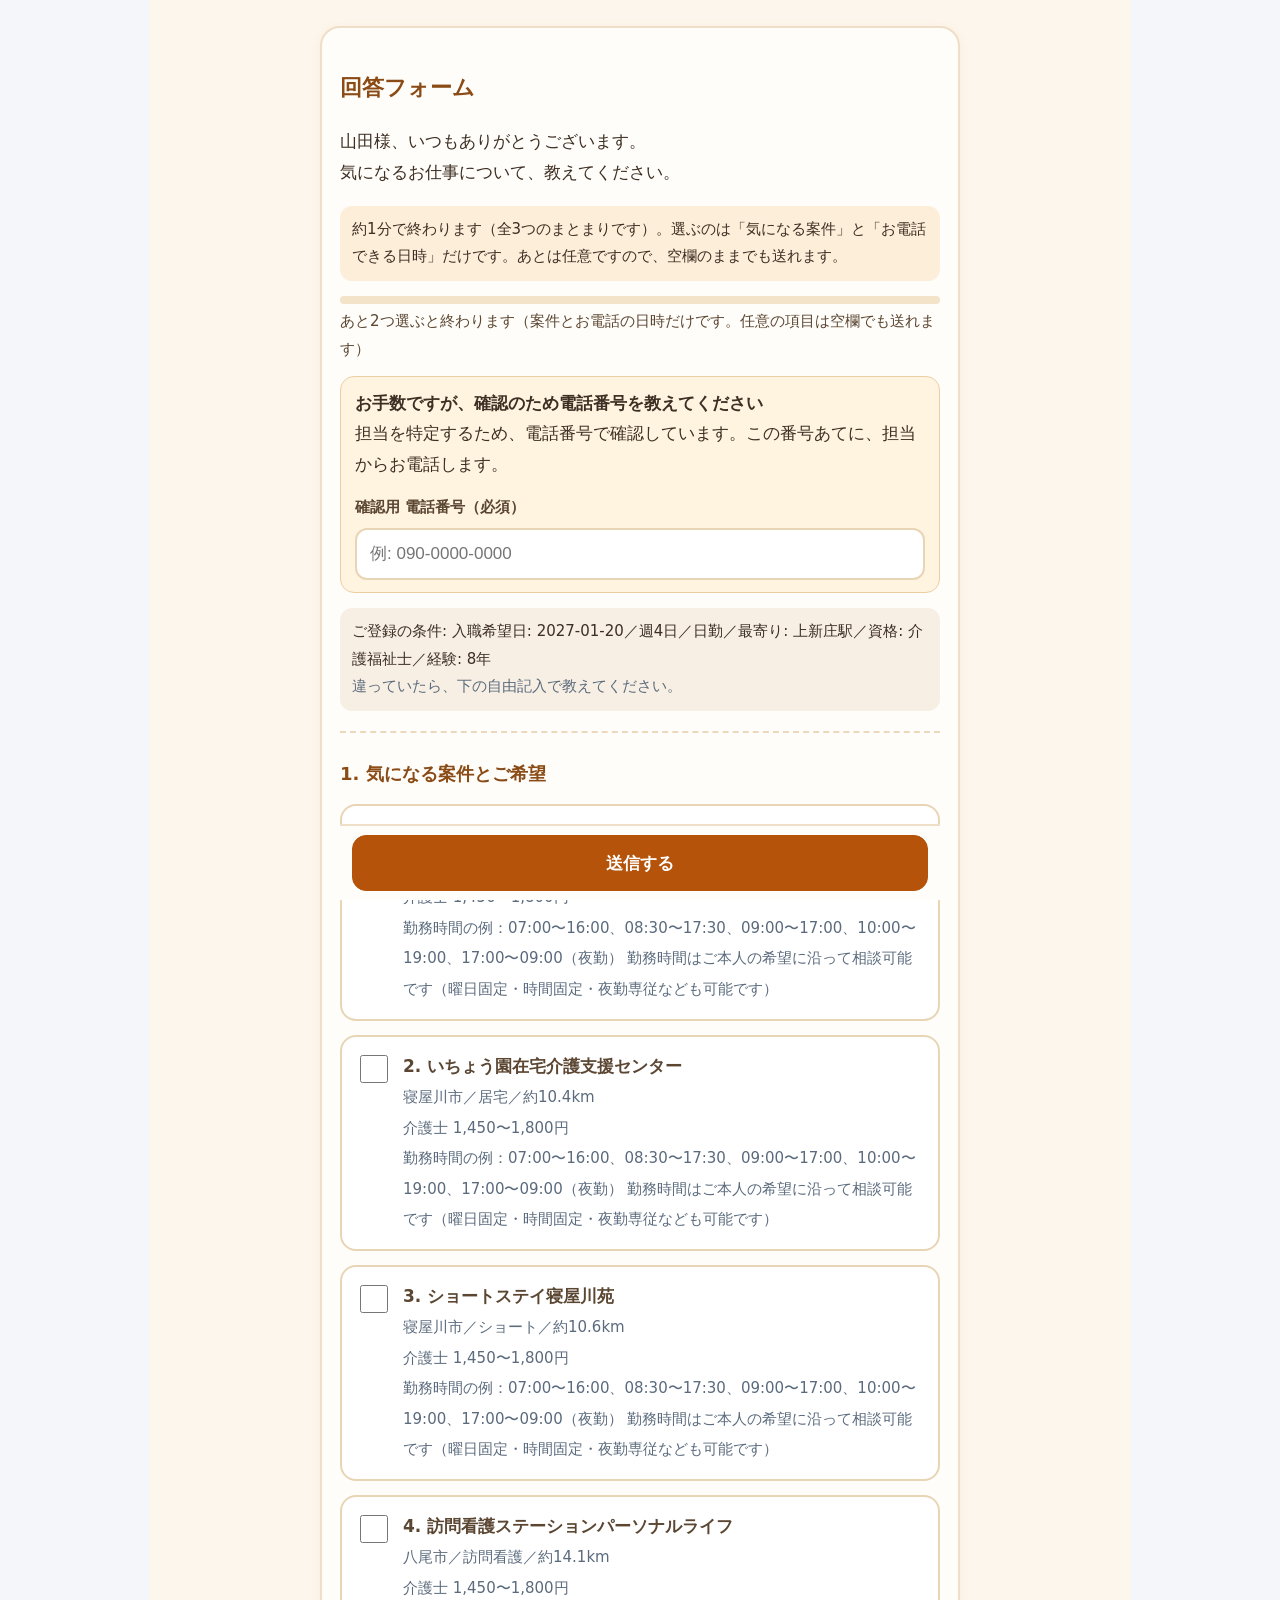
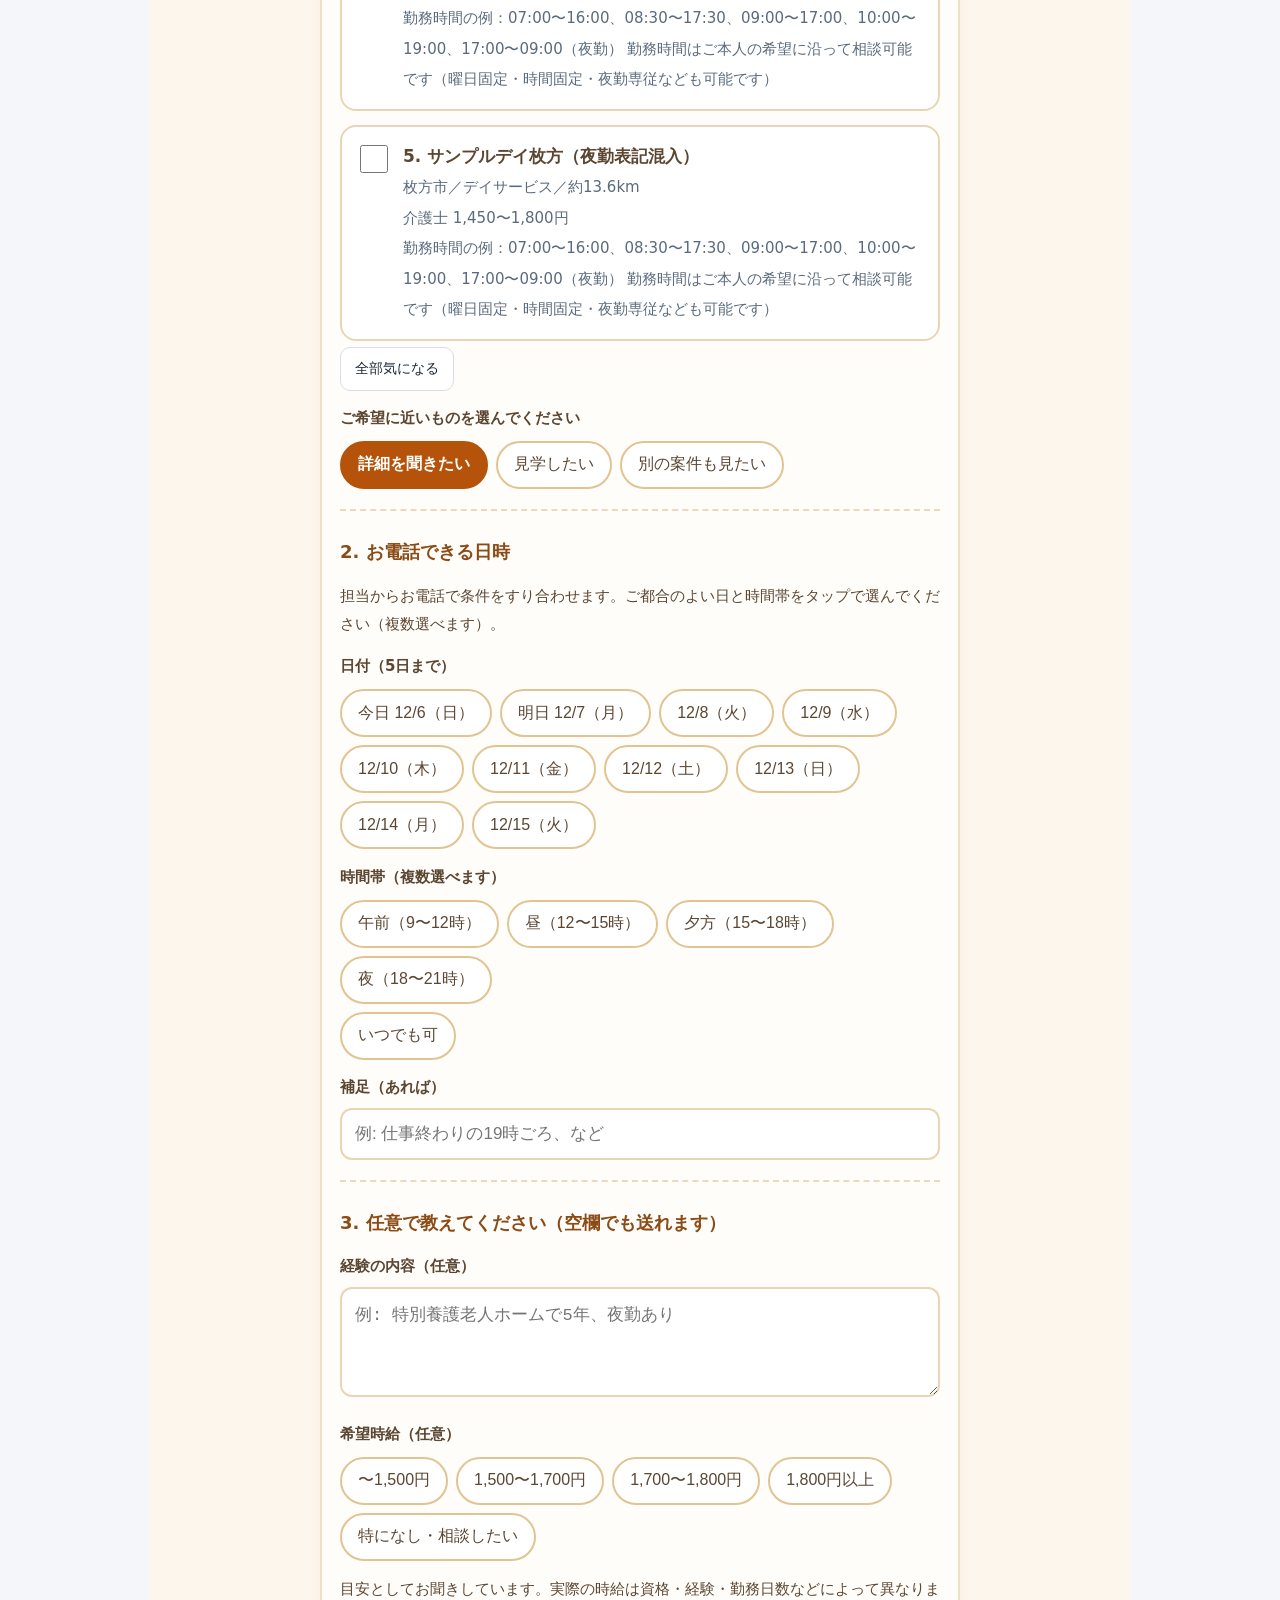
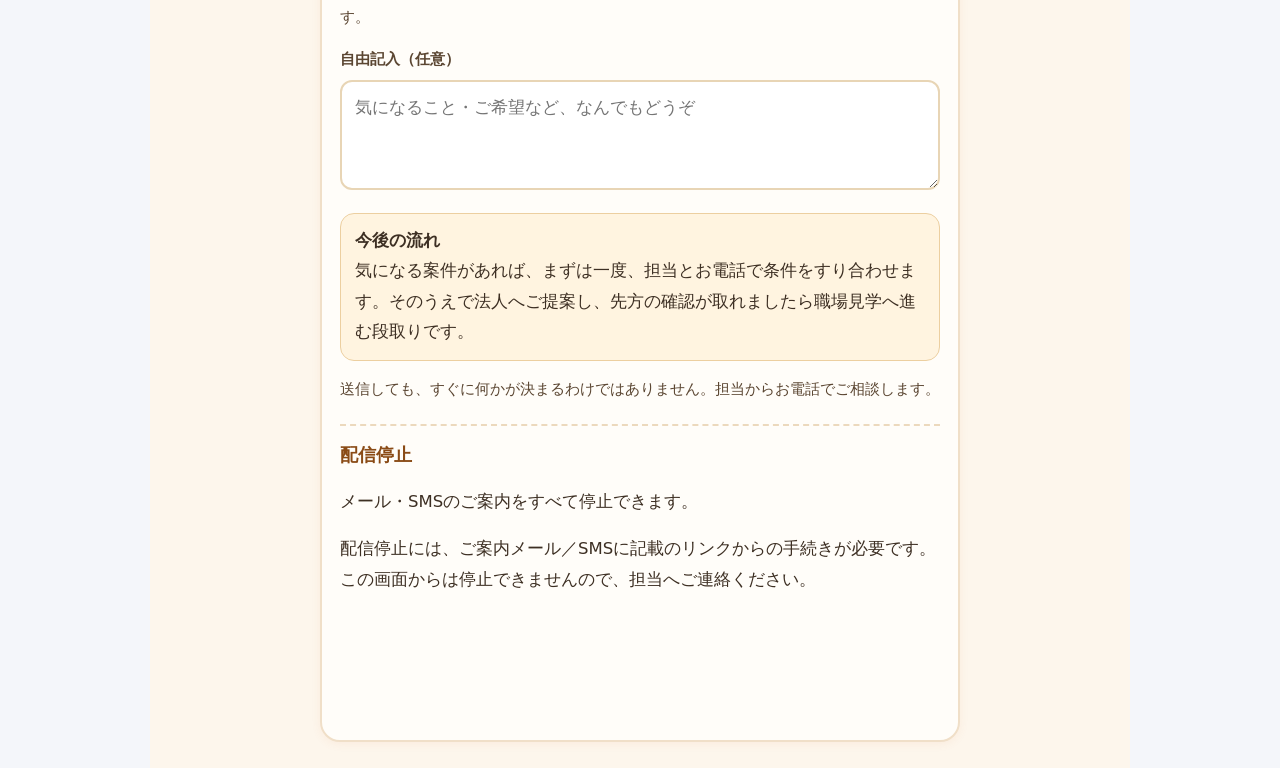
==== f.html @ 1de59784 "9.3.30: フォームと画面の体感を上げる（中継への接続を先に温める・長い一覧の描画を軽く・タップの反応遅延をなくす・フォームの取り直しを最初は2.5秒間隔に） Co-Authored-By: Cl" ====
<!DOCTYPE html>
<html lang="ja">
<head>
<meta charset="utf-8">
<meta name="viewport" content="width=device-width, initial-scale=1">
<meta name="robots" content="noindex, nofollow">
<link rel="preconnect" href="https://kansai-form-relay.career-line-bot.workers.dev" crossorigin>
<link rel="preconnect" href="https://kansai-form-relay.career-line-bot.workers.dev">
<title>回答フォーム</title>
<!--
  回答フォームの短い入口 (SMS 本文を短くするため)。
  …/kansai-sms-app/f?t=<トークン> を、従来のフォーム …/kansai-sms-app/#/form?token=<トークン> へ転送する。
  トークンはそのまま渡すだけで、このページでは保存も送信もしない。
-->
<script>
(function(){
  var t = "";
  try { t = new URLSearchParams(location.search).get("t") || ""; } catch (e) {}
  var dest = "./#/form" + (t ? "?token=" + encodeURIComponent(t) : "");
  location.replace(dest);
  document.addEventListener("DOMContentLoaded", function(){
    var a = document.getElementById("go");
    if (a) a.setAttribute("href", dest);
  });
})();
</script>
<style>body{font-family:-apple-system,"Hiragino Sans",sans-serif;margin:0;padding:32px 20px;color:#1c2733;text-align:center}a{color:#0b66c3}</style>
</head>
<body>
<p>回答フォームを開いています…</p>
<p><a id="go" href="./#/form">開かない場合はこちら</a></p>
</body>
</html>
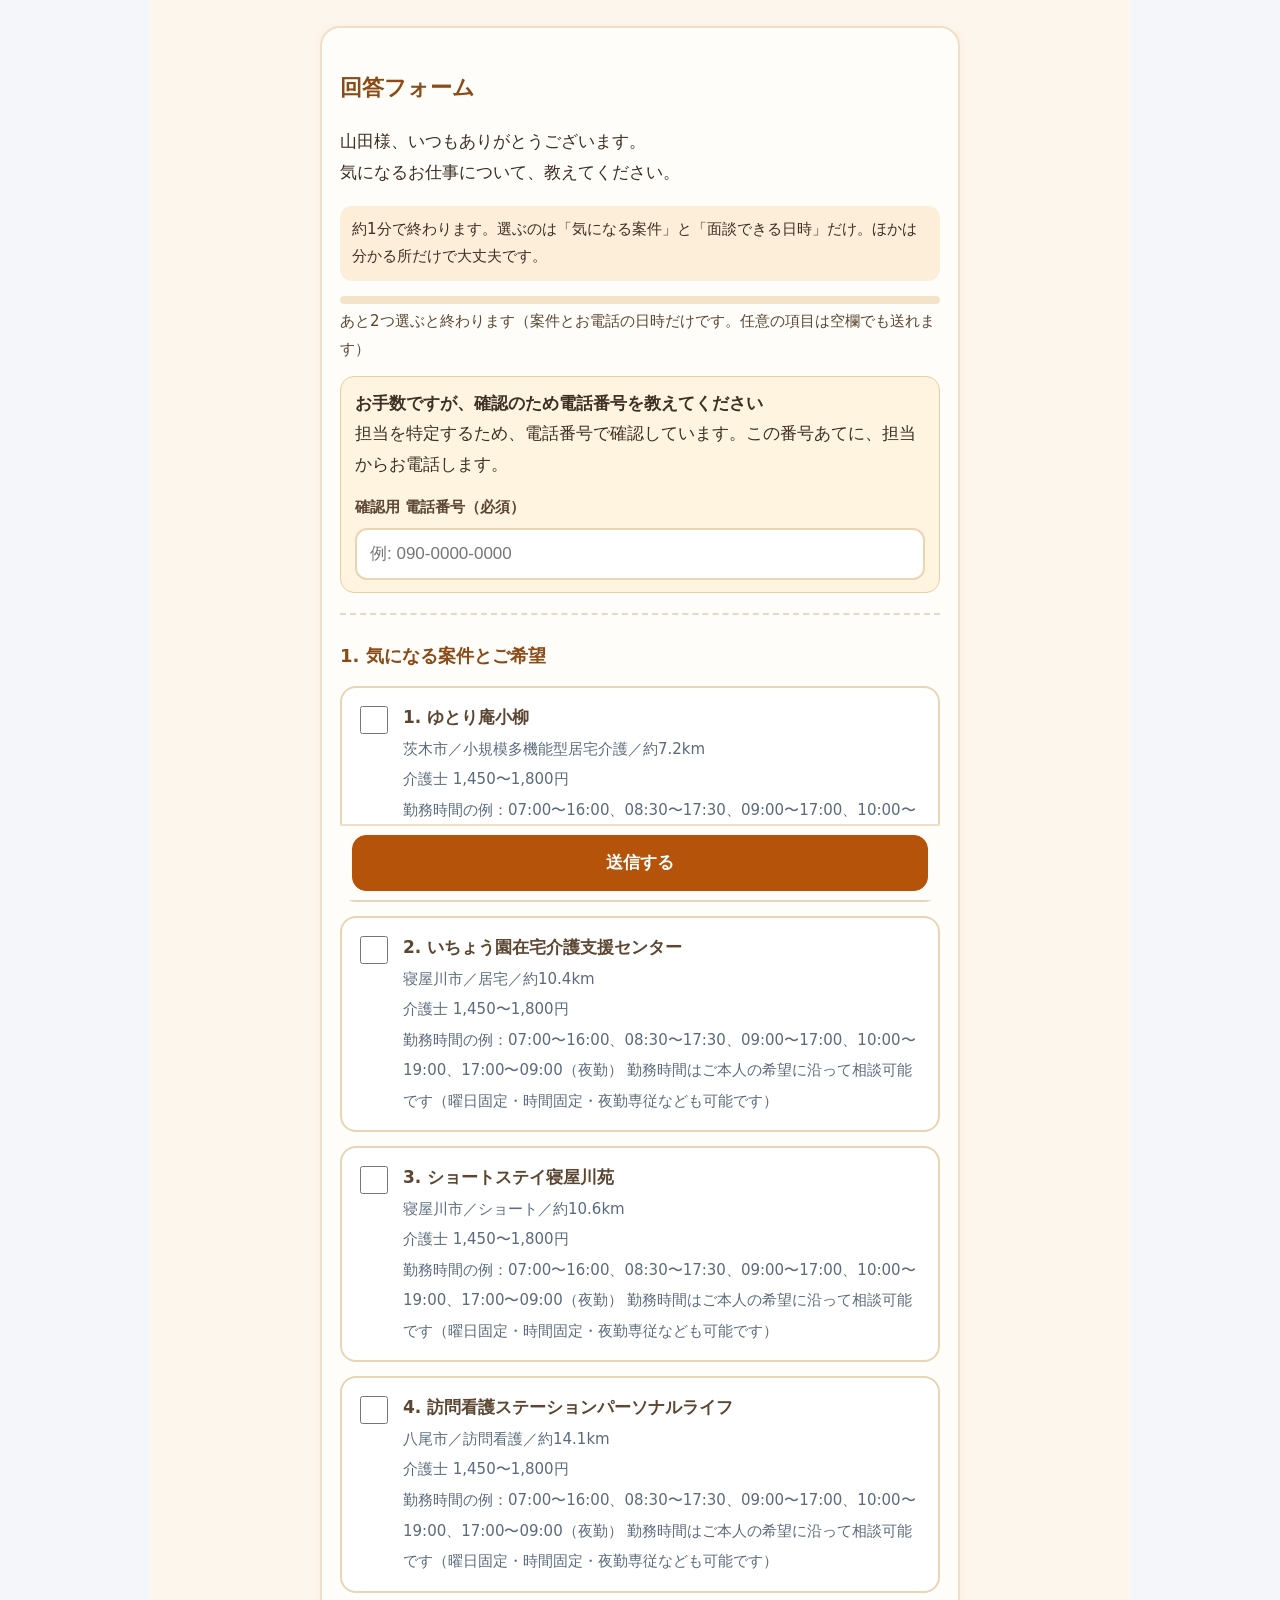
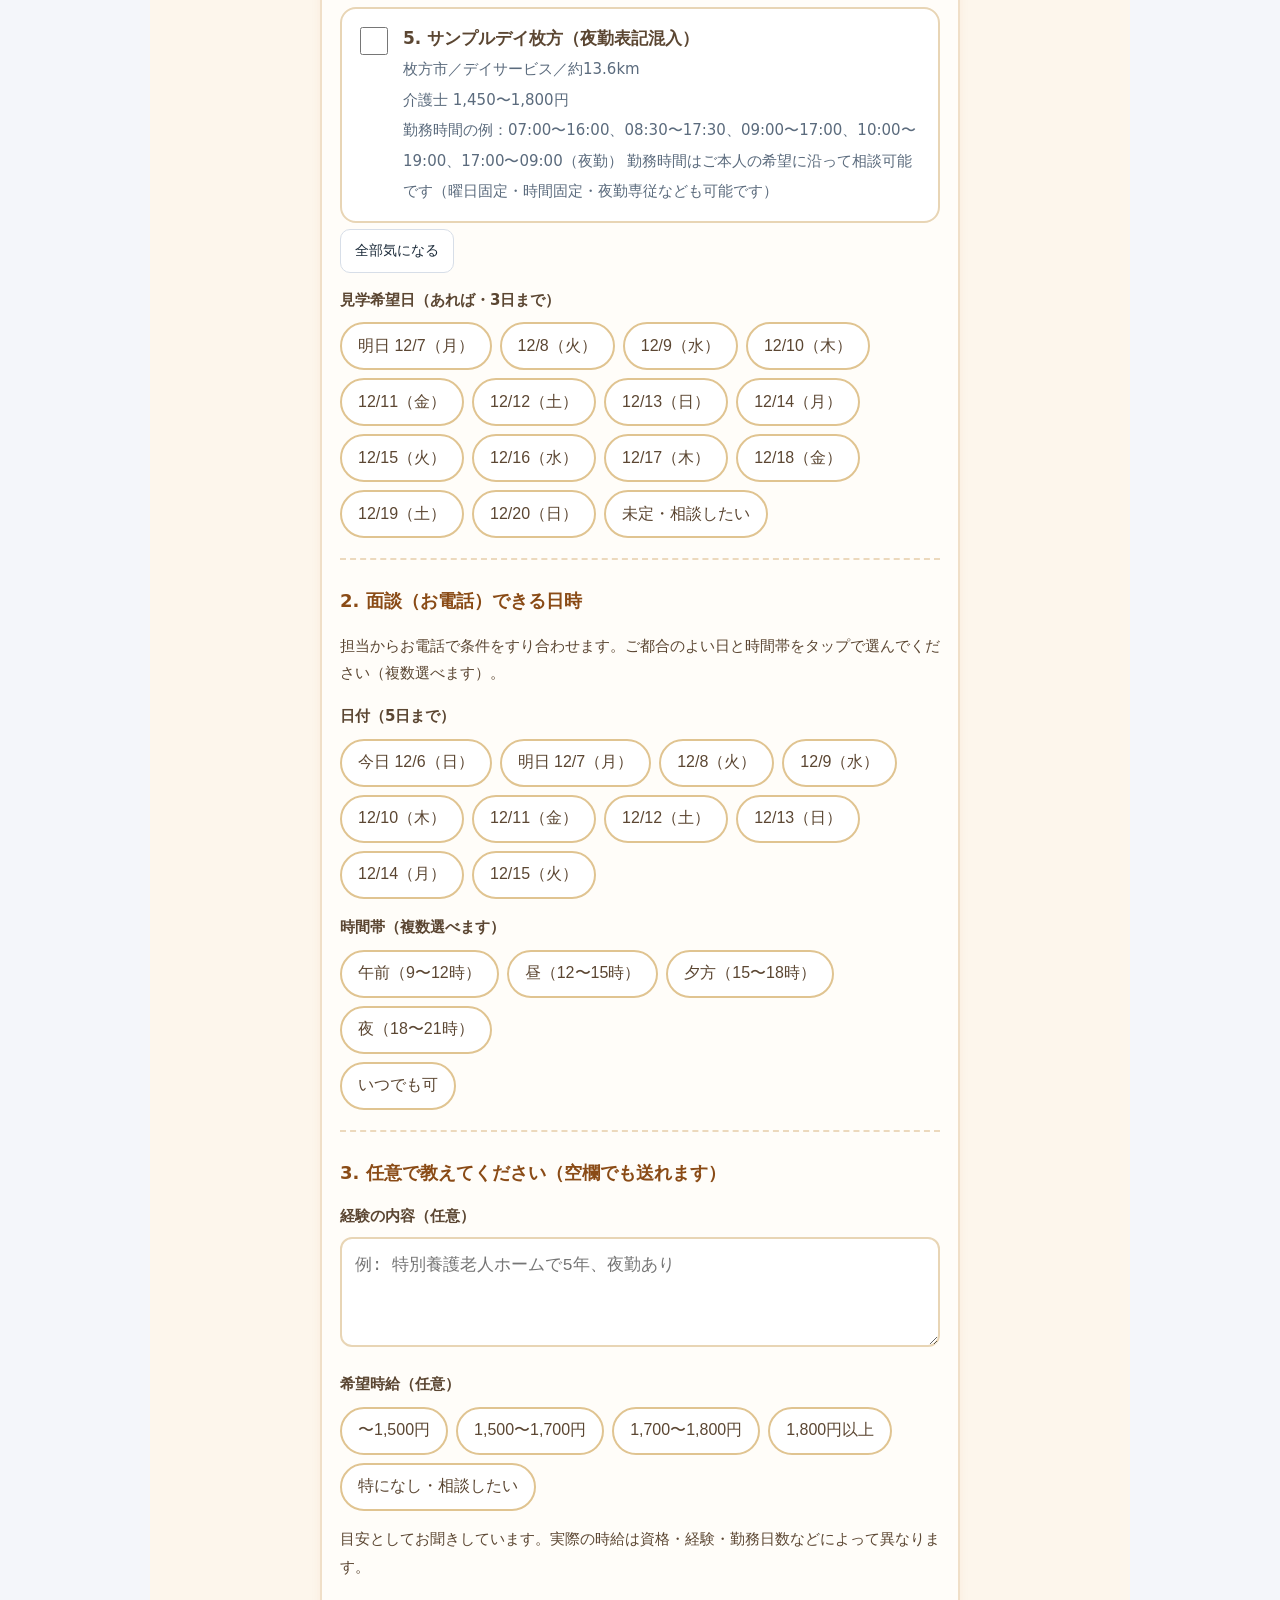
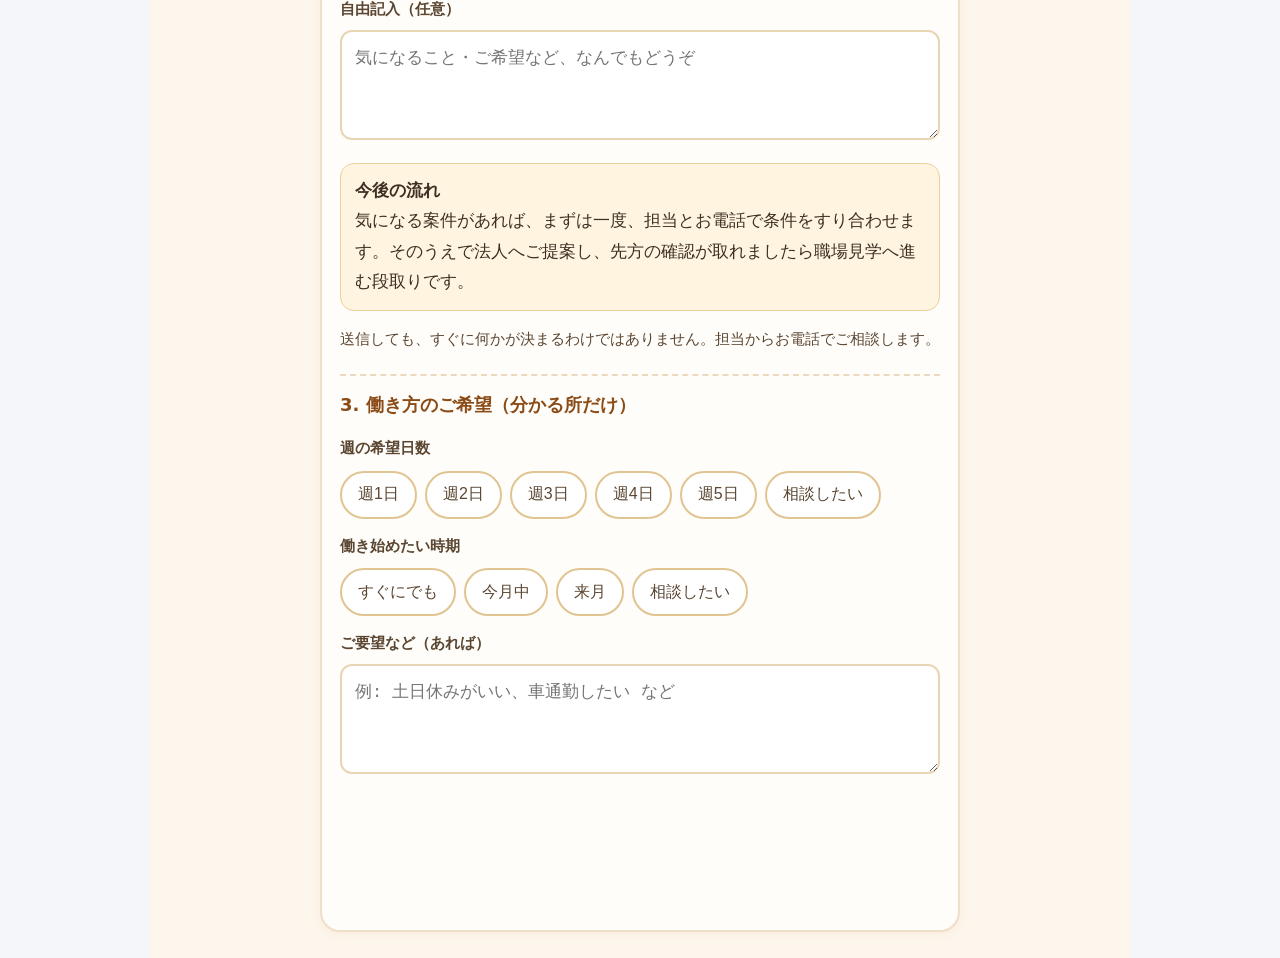
==== commit fa1dbfe5: "4.0: 応募者フォームを軽い専用ページに・SMSの流れを短く・見直しで出た不具合の修正 - f.html: 応募者フォームを担当者アプリ本体から切り離した軽いページにした（1.1MB → 約24KB" ====
--- a/f.html
+++ b/f.html
@@ -2,32 +2,337 @@
 <html lang="ja">
 <head>
 <meta charset="utf-8">
-<meta name="viewport" content="width=device-width, initial-scale=1">
+<meta name="viewport" content="width=device-width, initial-scale=1, viewport-fit=cover">
 <meta name="robots" content="noindex, nofollow">
-<link rel="preconnect" href="https://kansai-form-relay.career-line-bot.workers.dev" crossorigin>
-<link rel="preconnect" href="https://kansai-form-relay.career-line-bot.workers.dev">
+<meta name="format-detection" content="telephone=no">
 <title>回答フォーム</title>
+<link rel="preconnect" href="https://script.google.com">
+<link rel="preconnect" href="https://script.googleusercontent.com">
 <!--
-  回答フォームの短い入口 (SMS 本文を短くするため)。
-  …/kansai-sms-app/f?t=<トークン> を、従来のフォーム …/kansai-sms-app/#/form?token=<トークン> へ転送する。
-  トークンはそのまま渡すだけで、このページでは保存も送信もしない。
+  応募者向けの回答フォーム（軽い専用ページ）。4.0 (2026-11-27)
+  SMS のリンク …/kansai-sms-app/f?t=<トークン> で開く。担当者アプリ本体 (index.html) は読み込まない。
+  フォームの中身は中継 (GAS) から取得し、回答も中継へ送る。項目名・形は従来フォームと同じ。
+  うまく開けないとき (中身がまだ届いていない・古いリンク・想定外のエラー) は、従来のフォーム
+  …/#/form?token=<トークン>&legacy=1 へ自動で切り替える。
 -->
 <script>
-(function(){
-  var t = "";
-  try { t = new URLSearchParams(location.search).get("t") || ""; } catch (e) {}
-  var dest = "./#/form" + (t ? "?token=" + encodeURIComponent(t) : "");
-  location.replace(dest);
-  document.addEventListener("DOMContentLoaded", function(){
-    var a = document.getElementById("go");
-    if (a) a.setAttribute("href", dest);
-  });
+/* 中身の取得は、画面の準備より先に始める */
+var F = { GAS: "https://script.google.com/macros/s/AKfycbwN6DZ81c5uPRVe7lrH5kg9ikW8zR3JFxKcSUd6TCctWEiuU_0fI1RDGn8fBeyjI2fF/exec", t: "", rendered: false, sent: false };
+try { F.t = (new URLSearchParams(location.search).get("t") || "").trim(); } catch (e) {}
+F.legacy = function () {
+  if (F.sent) return;
+  location.replace("./#/form" + (F.t ? "?token=" + encodeURIComponent(F.t) + "&legacy=1" : ""));
+};
+F.get = function () {
+  return fetch(F.GAS + "?path=form-context&token=" + encodeURIComponent(F.t), { method: "GET", credentials: "omit" })
+    .then(function (r) { return r.json(); });
+};
+if (!/^[A-Za-z0-9_-]{16,100}$/.test(F.t)) { F.legacy(); }
+else { F.first = F.get().then(function (j) { return j; }, function () { return null; }); }
+window.addEventListener("error", function () { if (!F.rendered) F.legacy(); });
+</script>
+<style>
+:root{--main:#1e3a8a;--soft:#eef2fb;--ink:#17202b;--sub:#5b6676;--line:#d9dfe8;--bg:#f3f5f9;--ok:#0a7d4f;--warn:#b45309}
+*{box-sizing:border-box}
+[hidden]{display:none!important}
+html{-webkit-text-size-adjust:100%}
+body{margin:0;background:var(--bg);color:var(--ink);font:16px/1.7 -apple-system,"Hiragino Sans","Hiragino Kaku Gothic ProN","Noto Sans JP",Meiryo,sans-serif}
+main{max-width:560px;margin:0 auto;padding:14px 12px 120px}
+.card{background:#fff;border-radius:16px;padding:18px 16px;margin:0 0 12px;border:1px solid var(--line)}
+h1{font-size:21px;line-height:1.4;margin:0 0 6px;font-weight:800}
+h2{font-size:17px;margin:0 0 4px;font-weight:800}
+.lead{margin:0;color:var(--sub);font-size:14.5px}
+.sub{margin:0 0 10px;color:var(--sub);font-size:13.5px}
+.from{margin:10px 0 0;font-size:12.5px;color:var(--sub)}
+.case{display:flex;gap:12px;align-items:flex-start;width:100%;text-align:left;font:inherit;color:inherit;background:#fff;border:2px solid var(--line);border-radius:14px;padding:13px 12px;margin:0 0 9px;cursor:pointer;min-height:64px}
+.case[aria-pressed=true]{border-color:var(--main);background:var(--soft)}
+.tick{flex:none;width:26px;height:26px;border-radius:50%;border:2px solid var(--line);display:grid;place-items:center;color:transparent;font-weight:800;font-size:15px;margin-top:2px}
+.case[aria-pressed=true] .tick{background:var(--main);border-color:var(--main);color:#fff}
+.case b{display:block;font-size:16px;line-height:1.45}
+.case small{display:block;color:var(--sub);font-size:13px;line-height:1.55;margin-top:2px}
+.case .pay{color:var(--ink);font-weight:700;font-size:14px}
+.case .near{color:var(--main);font-weight:700;font-size:13.5px}
+.new{display:inline-block;font-size:11px;font-weight:700;color:var(--warn);border:1px solid var(--warn);border-radius:6px;padding:0 5px;margin-left:6px;vertical-align:2px}
+.ghost{font:inherit;font-size:14.5px;font-weight:700;color:var(--main);background:#fff;border:1.5px solid var(--main);border-radius:999px;min-height:44px;padding:8px 18px;cursor:pointer}
+.row{display:flex;gap:8px;flex-wrap:wrap;margin-top:4px}
+label.t{display:block;font-size:14px;font-weight:700;margin:14px 0 6px}
+.chips{display:flex;flex-wrap:wrap;gap:7px}
+.chip{font:inherit;font-size:14.5px;color:var(--ink);background:#fff;border:1.5px solid var(--line);border-radius:999px;min-height:44px;padding:8px 14px;cursor:pointer}
+.chip[aria-pressed=true]{background:var(--main);border-color:var(--main);color:#fff;font-weight:700}
+.chip.big{min-height:50px;font-weight:700;border-color:var(--main);color:var(--main)}
+.chip.big[aria-pressed=true]{color:#fff}
+.note{font-size:12.5px;color:var(--warn);margin:6px 0 0;min-height:1em}
+textarea{width:100%;font:inherit;font-size:16px;border:1.5px solid var(--line);border-radius:12px;padding:10px 12px;min-height:84px;background:#fff;color:var(--ink)}
+.flow{background:var(--soft);border-radius:12px;padding:12px 14px;font-size:13.5px;color:#28364d}
+.bar{position:fixed;left:0;right:0;bottom:0;background:rgba(255,255,255,.96);border-top:1px solid var(--line);padding:10px 12px calc(10px + env(safe-area-inset-bottom))}
+.barIn{max-width:560px;margin:0 auto}
+.prog{font-size:12.5px;color:var(--sub);margin:0 0 6px;text-align:center}
+.send{width:100%;font:inherit;font-size:17px;font-weight:800;color:#fff;background:var(--main);border:0;border-radius:14px;min-height:54px;cursor:pointer}
+.send:disabled{opacity:.6}
+.err{color:#b42318;font-size:14px;margin:0 0 6px;text-align:center}
+.opt{margin:18px 0 0;text-align:center;font-size:12.5px;color:var(--sub)}
+.link{font:inherit;font-size:12.5px;color:var(--sub);background:none;border:0;text-decoration:underline;cursor:pointer;min-height:44px;padding:8px}
+.done h1{color:var(--ok)}
+dl{margin:12px 0 0;font-size:14.5px}dt{color:var(--sub);font-size:12.5px;margin-top:8px}dd{margin:0;font-weight:700}
+.skel{height:64px;border-radius:14px;background:linear-gradient(90deg,#e9edf3,#f5f7fa,#e9edf3);background-size:200% 100%;animation:sk 1.2s linear infinite;margin:0 0 9px}
+@keyframes sk{to{background-position:-200% 0}}
+button:focus-visible,textarea:focus-visible{outline:3px solid #93b4ff;outline-offset:2px}
+@media(prefers-reduced-motion:reduce){.skel{animation:none}}
+</style>
+</head>
+<body>
+<main id="app">
+  <div class="card"><h1>お仕事のご案内</h1><p class="lead" id="wait">あなた専用のフォームを開いています…</p></div>
+  <div class="card"><div class="skel"></div><div class="skel"></div><div class="skel"></div></div>
+</main>
+<script>
+(function () {
+  "use strict";
+  if (!F.first) return;
+  var $ = function (id) { return document.getElementById(id); };
+  var esc = function (s) { return String(s == null ? "" : s).replace(/[&<>"']/g, function (c) { return { "&": "&amp;", "<": "&lt;", ">": "&gt;", '"': "&quot;", "'": "&#39;" }[c]; }); };
+  var WD = "日月火水木金土";
+  var BAND = { morning: "午前（9〜12時）", daytime: "昼（12〜15時）", evening: "夕方（15〜18時）", night: "夜（18〜21時）" };
+  var BANDS = ["morning", "daytime", "evening", "night"];
+  var TIMING = { immediate: "すぐにでも", this_month: "今月中", next_month: "来月", consult: "相談したい" };
+  var S = { cases: [], tour: [], tourUndecided: false, callDates: [], callBands: [], anytime: false, days: "", timing: "", free: "", more: false };
+  var ctx = null, submitId = "", sending = false;
+
+  function pad(n) { return String(n).padStart(2, "0"); }
+  function ymd(d) { return d.getFullYear() + "-" + pad(d.getMonth() + 1) + "-" + pad(d.getDate()); }
+  function dayList(from, n) {
+    var out = [], b = new Date();
+    for (var i = from; i < from + n; i++) {
+      var d = new Date(b.getFullYear(), b.getMonth(), b.getDate() + i);
+      out.push([ymd(d), (i === 0 ? "今日 " : i === 1 ? "明日 " : "") + (d.getMonth() + 1) + "/" + d.getDate() + "（" + WD[d.getDay()] + "）"]);
+    }
+    return out;
+  }
+  function dateLabel(s) { var m = /^(\d{4})-(\d{2})-(\d{2})$/.exec(s); if (!m) return s; var d = new Date(+m[1], +m[2] - 1, +m[3]); return (+m[2]) + "/" + (+m[3]) + "（" + WD[d.getDay()] + "）"; }
+  /* 宛名: 営業メモや記号を外して名字だけにする（従来フォームと同じ考え方） */
+  function nameOf(c) {
+    var s = String(c.surname || c.name || "");
+    s = s.split(/[\/／\\＼(（\[［<＜|｜,，、:：;；#＃@＠※★☆◎●○◆■□→⇒~〜]/)[0];
+    s = s.replace(/^[\s*\-・_.]+/, "").replace(/^[A-Za-zＡ-Ｚａ-ｚ]{1,3}[_＿]/, "").trim();
+    s = s.split(/[\s　]+/)[0].replace(/(様|さん)$/, "");
+    return s || "ご登録者";
+  }
+  function callText() {
+    var o = [];
+    var d = S.callDates.slice().sort().map(dateLabel);
+    var b = BANDS.filter(function (x) { return S.callBands.indexOf(x) >= 0; }).map(function (x) { return BAND[x]; });
+    if (d.length) o.push(d.join("・"));
+    if (b.length) o.push(b.join("・"));
+    if (S.anytime) o.push("いつでも可");
+    return o.join(" ");
+  }
+  function saveDraft() { try { sessionStorage.setItem("fdraft:" + F.t, JSON.stringify(S)); } catch (e) {} }
+  function loadDraft() {
+    try {
+      var d = JSON.parse(sessionStorage.getItem("fdraft:" + F.t) || "null"); if (!d) return;
+      var ids = {}; ctx.recommended_cases.forEach(function (c) { ids[c.case_id] = 1; });
+      S.cases = (d.cases || []).filter(function (x) { return ids[x]; });
+      ["tour", "callDates", "callBands"].forEach(function (k) { if (Array.isArray(d[k])) S[k] = d[k].slice(0, 5); });
+      S.tourUndecided = !!d.tourUndecided; S.anytime = !!d.anytime; S.more = !!d.more;
+      S.days = String(d.days || ""); S.timing = String(d.timing || ""); S.free = String(d.free || "");
+    } catch (e) {}
+  }
+  function chip(group, val, label, cls) { return '<button type="button" class="chip' + (cls ? " " + cls : "") + '" data-g="' + group + '" data-v="' + esc(val) + '" aria-pressed="false">' + esc(label) + "</button>"; }
+
+  function caseHtml(c, i) {
+    /* 介護・看護の方が最も重視するのは「通いやすさ」と「勤務時間」なので、距離を先頭に出す */
+    var dist = (c.distance_km != null && c.distance_km !== "" && isFinite(Number(c.distance_km))) ? "お住まいの地域から約" + Number(c.distance_km).toFixed(1) + "km" : "";
+    var meta = [c.municipality, c.service_type].filter(Boolean).join("／");
+    var fresh = false; try { fresh = c.updated_at_src && (Date.now() - Date.parse(c.updated_at_src)) < 7 * 864e5; } catch (e) {}
+    return '<button type="button" class="case" data-cid="' + esc(c.case_id) + '" aria-pressed="false"' + (i >= 3 ? ' data-more="1"' : "") + ">"
+      + '<span class="tick">✓</span><span><b>' + esc(c.facility_name || "お仕事") + (fresh ? '<span class="new">新着</span>' : "") + "</b>"
+      + (dist ? '<small class="near">' + esc(dist) + "</small>" : "")
+      + (meta ? "<small>" + esc(meta) + "</small>" : "")
+      + (c.salary_band_text || c.salary_text ? '<small class="pay">時給 ' + esc(c.salary_band_text || c.salary_text) + "</small>" : "")
+      + (c.hours_short_text ? "<small>" + esc(c.hours_short_text) + "</small>" : "")
+      + (c.description ? "<small>" + esc(c.description) + "</small>" : "")
+      + "</span></button>";
+  }
+
+  function render() {
+    var cases = ctx.recommended_cases, n = cases.length, who = nameOf(ctx);
+    var h = '<div class="card"><h1>' + esc(who) + "様へ<br>お近くのお仕事 " + n + "件</h1>"
+      + '<p class="lead">気になるお仕事をタップで選んでください。約30秒で終わります。</p>'
+      + (ctx.sender_name ? '<p class="from">担当：' + esc(ctx.sender_name) + "</p>" : "") + "</div>";
+    h += '<div class="card"><h2>1. 気になるお仕事</h2><p class="sub">いくつ選んでも大丈夫です。選んでも応募にはなりません。</p><div id="cases">'
+      + cases.map(caseHtml).join("") + '</div><div class="row">'
+      + (n > 3 ? '<button type="button" class="ghost" id="more">ほか' + (n - 3) + "件も見る</button>" : "")
+      + '<button type="button" class="ghost" id="all">全部気になる</button></div>'
+      + (cases[0] && cases[0].salary_note ? '<p class="sub" style="margin:10px 0 0">' + esc(cases[0].salary_note) + "</p>" : "") + "</div>";
+    h += '<div class="card"><h2>2. お電話できる日時</h2><p class="sub">担当からお電話して、条件をご相談します。</p>'
+      + '<div class="chips">' + chip("anytime", "1", "いつでも大丈夫", "big") + "</div>"
+      + '<label class="t">日にち（5日まで）</label><div class="chips">' + dayList(0, 10).map(function (x) { return chip("callDates", x[0], x[1]); }).join("") + "</div>"
+      + '<p class="note" id="nCall"></p>'
+      + '<label class="t">時間帯</label><div class="chips">' + BANDS.map(function (b) { return chip("callBands", b, BAND[b]); }).join("") + "</div></div>";
+    h += '<div class="card"><h2>3. ご希望（分かる所だけ）</h2>'
+      + '<label class="t">見学したい日（あれば・3日まで）</label><div class="chips">' + dayList(1, 14).map(function (x) { return chip("tour", x[0], x[1]); }).join("") + chip("tourUndecided", "1", "未定・相談したい") + "</div>"
+      + '<p class="note" id="nTour"></p>'
+      + '<label class="t">週の希望日数</label><div class="chips">' + ["週1日", "週2日", "週3日", "週4日", "週5日", "相談したい"].map(function (v) { return chip("days", v, v); }).join("") + "</div>"
+      + '<label class="t">働き始めたい時期</label><div class="chips">' + Object.keys(TIMING).map(function (k) { return chip("timing", k, TIMING[k]); }).join("") + "</div>"
+      + '<label class="t" for="free">ご要望など（あれば）</label><textarea id="free" placeholder="例：土日休みがいい、車通勤したい など"></textarea></div>';
+    h += '<div class="flow"><b>このあとの流れ</b><br>担当からお電話 → 条件のご相談 → 職場見学。送信しても、すぐに何かが決まるわけではありません。</div>'
+      + '<p class="opt">ご案内が不要な方は <button type="button" class="link" id="optBtn">配信停止を希望する</button><span id="optMsg"></span></p>';
+    $("app").innerHTML = h;
+    var bar = document.createElement("div"); bar.className = "bar";
+    bar.innerHTML = '<div class="barIn"><p class="err" id="err" hidden></p><p class="prog" id="prog"></p><button type="button" class="send" id="send">送信する</button></div>';
+    document.body.appendChild(bar);
+    $("free").value = S.free;
+    $("free").addEventListener("input", function () { S.free = this.value; saveDraft(); });
+    $("app").addEventListener("click", onClick);
+    $("send").addEventListener("click", submit);
+    F.rendered = true; paint();
+  }
+
+  function paint() {
+    document.querySelectorAll(".case").forEach(function (b) {
+      b.setAttribute("aria-pressed", S.cases.indexOf(b.getAttribute("data-cid")) >= 0 ? "true" : "false");
+      if (b.getAttribute("data-more")) b.hidden = !S.more;
+    });
+    var m = $("more"); if (m) m.hidden = S.more;
+    document.querySelectorAll(".chip").forEach(function (b) {
+      var g = b.getAttribute("data-g"), v = b.getAttribute("data-v"), on = false;
+      if (g === "anytime") on = S.anytime; else if (g === "tourUndecided") on = S.tourUndecided;
+      else if (Array.isArray(S[g])) on = S[g].indexOf(v) >= 0; else on = S[g] === v;
+      b.setAttribute("aria-pressed", on ? "true" : "false");
+    });
+    var c = S.cases.length, p = !!(S.anytime || S.callDates.length || S.callBands.length);
+    $("prog").textContent = (c && p) ? "あとは送信するだけです" : (!c && !p) ? "「気になるお仕事」と「お電話できる日時」を選んでください" : !c ? "あと「気になるお仕事」を選ぶだけです" : "あと「お電話できる日時」を選ぶだけです";
+  }
+
+  function toggle(arr, v, max, noteId, msg) {
+    var i = arr.indexOf(v);
+    if (i >= 0) { arr.splice(i, 1); if (noteId) $(noteId).textContent = ""; return; }
+    if (arr.length >= max) { if (noteId) $(noteId).textContent = msg; return; }
+    arr.push(v); arr.sort(); if (noteId) $(noteId).textContent = "";
+  }
+  function onClick(e) {
+    var t = e.target.closest ? e.target.closest("button") : null; if (!t) return;
+    if (t.classList.contains("case")) { toggle(S.cases, t.getAttribute("data-cid"), 20); }
+    else if (t.id === "more") { S.more = true; }
+    else if (t.id === "all") { S.more = true; S.cases = ctx.recommended_cases.map(function (c) { return c.case_id; }); }
+    else if (t.id === "optBtn") { return optout(); }
+    else if (t.classList.contains("chip")) {
+      var g = t.getAttribute("data-g"), v = t.getAttribute("data-v");
+      if (g === "anytime") S.anytime = !S.anytime;
+      else if (g === "tourUndecided") { S.tourUndecided = !S.tourUndecided; if (S.tourUndecided) S.tour = []; }
+      else if (g === "tour") { toggle(S.tour, v, 3, "nTour", "見学したい日は3日まで選べます。"); if (S.tour.length) S.tourUndecided = false; }
+      else if (g === "callDates") toggle(S.callDates, v, 5, "nCall", "日にちは5日まで選べます。");
+      else if (g === "callBands") toggle(S.callBands, v, 4);
+      else S[g] = (S[g] === v ? "" : v);
+    } else return;
+    $("err").hidden = true; saveDraft(); paint();
+  }
+
+  function payload() {
+    var free = String(S.free || "").trim();
+    if (S.tourUndecided) free = (free ? free + "\n" : "") + "（見学の日にちは未定・相談したい）";
+    if (!submitId) submitId = "SUB-" + Date.now() + "-" + Math.random().toString(36).slice(2, 8);
+    return {
+      path: "submit", token: F.t,
+      intent: (S.tour.length || S.tourUndecided) ? "tour" : "detail",
+      experience: "", interview_desired_date: "", desired_start_date: "",
+      desired_tour_date: S.tour.slice().sort().join(","),
+      selected_case_ids: S.cases.slice(),
+      experience_years: "", qualifications: [],
+      phone_consult_datetime: callText(),
+      phone_dates: S.callDates.slice().sort(), phone_bands: BANDS.filter(function (b) { return S.callBands.indexOf(b) >= 0; }), phone_anytime: !!S.anytime,
+      experience_band: "", experience_detail: "", desired_rate_band: "",
+      optout: false, contact_time_slots: "", free_text: free, submit_id: submitId,
+      desired_time_slots: [], desired_days_per_week: String(S.days || ""), start_timing_code: String(S.timing || "")
+    };
+  }
+  function post(obj) {
+    return fetch(F.GAS, { method: "POST", credentials: "omit", headers: { "Content-Type": "text/plain;charset=utf-8" }, body: JSON.stringify(obj) })
+      .then(function (r) { return r.json(); });
+  }
+  function fail(msg) { sending = false; var b = $("send"); b.disabled = false; b.textContent = "もう一度送信する"; var e = $("err"); e.textContent = msg; e.hidden = false; }
+  function submit() {
+    if (sending) return;
+    var has = S.cases.length || S.anytime || S.callDates.length || S.callBands.length || S.tour.length || S.tourUndecided || S.days || S.timing || String(S.free || "").trim();
+    if (!has) { var e = $("err"); e.textContent = "気になるお仕事を1つ選んでください。"; e.hidden = false; try { $("cases").scrollIntoView({ behavior: "smooth", block: "start" }); } catch (x) {} return; }
+    sending = true; var b = $("send"); b.disabled = true; b.textContent = "送信しています…"; $("err").hidden = true;
+    var p = payload(), tries = 0;
+    (function go() {
+      tries++;
+      post(p).then(function (j) {
+        if (j && j.ok) return done(p);
+        if (j && /expired/.test(String(j.error))) return fail("このリンクは有効期限が切れています。お手数ですが、担当までご連絡ください。");
+        if (tries < 2) return setTimeout(go, 1500);
+        fail("送信できませんでした。電波のよい所で、もう一度お試しください。");
+      }, function () {
+        if (tries < 2) return setTimeout(go, 1500);
+        fail("送信できませんでした。電波のよい所で、もう一度お試しください。");
+      });
+    })();
+  }
+  function done(p) {
+    F.sent = true; sending = false;
+    try { sessionStorage.removeItem("fdraft:" + F.t); } catch (e) {}
+    try { localStorage.setItem("fsent:" + F.t, String(Date.now())); } catch (e) {}
+    var names = ctx.recommended_cases.filter(function (c) { return p.selected_case_ids.indexOf(c.case_id) >= 0; }).map(function (c) { return c.facility_name; });
+    var rows = [];
+    if (names.length) rows.push(["気になるお仕事", names.join("、")]);
+    if (p.phone_consult_datetime) rows.push(["お電話できる日時", p.phone_consult_datetime]);
+    if (p.desired_tour_date) rows.push(["見学したい日", p.desired_tour_date.split(",").map(dateLabel).join("・")]);
+    else if (S.tourUndecided) rows.push(["見学したい日", "未定・相談したい"]);
+    if (p.desired_days_per_week) rows.push(["週の希望日数", p.desired_days_per_week]);
+    if (p.start_timing_code) rows.push(["働き始めたい時期", TIMING[p.start_timing_code] || p.start_timing_code]);
+    var bar = document.querySelector(".bar"); if (bar) bar.remove();
+    $("app").innerHTML = '<div class="card done"><h1>送信しました</h1><p class="lead">ありがとうございます。' + (p.phone_consult_datetime ? "ご希望の日時に合わせて、" : "近日中に、") + "担当からお電話いたします。</p>"
+      + (ctx.sender_name ? '<p class="from">担当：' + esc(ctx.sender_name) + "</p>" : "")
+      + (rows.length ? "<dl>" + rows.map(function (r) { return "<dt>" + esc(r[0]) + "</dt><dd>" + esc(r[1]) + "</dd>"; }).join("") + "</dl>" : "") + "</div>"
+      + '<div class="flow"><b>このあとの流れ</b><br>担当からお電話 → 条件のご相談 → 職場見学。知らない番号からの着信があれば、担当からのお電話です。</div>';
+    try { window.scrollTo(0, 0); } catch (e) {}
+  }
+  var optStep = 0;
+  function optout() {
+    var b = $("optBtn"), m = $("optMsg");
+    if (optStep === 0) { optStep = 1; b.textContent = "本当に停止する（もう一度押す）"; return; }
+    if (optStep !== 1) return;
+    optStep = 2; b.disabled = true; b.textContent = "手続き中…";
+    post({ path: "optout", token: F.t }).then(function (j) {
+      if (j && j.ok) { F.sent = true; b.hidden = true; m.textContent = "配信停止を受け付けました。今後のご案内は止まります。"; }
+      else { optStep = 1; b.disabled = false; b.textContent = "もう一度試す"; m.textContent = " うまくいきませんでした。"; }
+    }, function () { optStep = 1; b.disabled = false; b.textContent = "もう一度試す"; m.textContent = " うまくいきませんでした。"; });
+  }
+  /* 送信済みの人がもう一度開いたとき: 二重に送らせない（直したい人は送り直せる） */
+  function already() {
+    F.rendered = true;
+    $("app").innerHTML = '<div class="card done"><h1>回答は送信済みです</h1><p class="lead">ありがとうございます。担当からのお電話をお待ちください。</p>'
+      + '<div class="row" style="margin-top:14px"><button type="button" class="ghost" id="redo">内容を変えて送り直す</button></div></div>';
+    $("redo").addEventListener("click", function () { try { localStorage.removeItem("fsent:" + F.t); } catch (e) {} render(); });
+  }
+  function stop(msg) {
+    F.rendered = true;
+    $("app").innerHTML = '<div class="card"><h1>フォームを開けませんでした</h1><p class="lead">' + esc(msg) + "</p></div>";
+  }
+  /* 中身の取得: 見つからないときは少し待って取り直し、それでも無ければ従来フォームへ */
+  var tries = 0;
+  function handle(j) {
+    tries++;
+    if (j && j.ok && j.context) {
+      ctx = j.context;
+      if (ctx.sender_unknown || !Array.isArray(ctx.recommended_cases) || !ctx.recommended_cases.length) return F.legacy();
+      loadDraft();
+      var was = 0; try { was = Number(localStorage.getItem("fsent:" + F.t) || 0); } catch (e) {}
+      try { if (was && Date.now() - was < 30 * 864e5) already(); else render(); } catch (e) { F.legacy(); }
+      return;
+    }
+    var err = j ? String(j.error || "") : "";
+    if (/expired/.test(err)) return stop("このリンクは有効期限が切れています。お手数ですが、担当までご連絡ください。");
+    if (/invalid_token/.test(err)) return F.legacy();
+    if (tries >= 3) return F.legacy();
+    var w = $("wait"); if (w) w.textContent = "あなた専用のフォームを準備しています。このまま少しお待ちください…";
+    setTimeout(function () { F.get().then(handle, function () { handle(null); }); }, 2500);
+  }
+  F.first.then(handle);
 })();
 </script>
-<style>body{font-family:-apple-system,"Hiragino Sans",sans-serif;margin:0;padding:32px 20px;color:#1c2733;text-align:center}a{color:#0b66c3}</style>
-</head>
-<body>
-<p>回答フォームを開いています…</p>
-<p><a id="go" href="./#/form">開かない場合はこちら</a></p>
+<noscript><p style="padding:20px">このページを開くには、ブラウザの設定で JavaScript を有効にしてください。</p></noscript>
 </body>
 </html>
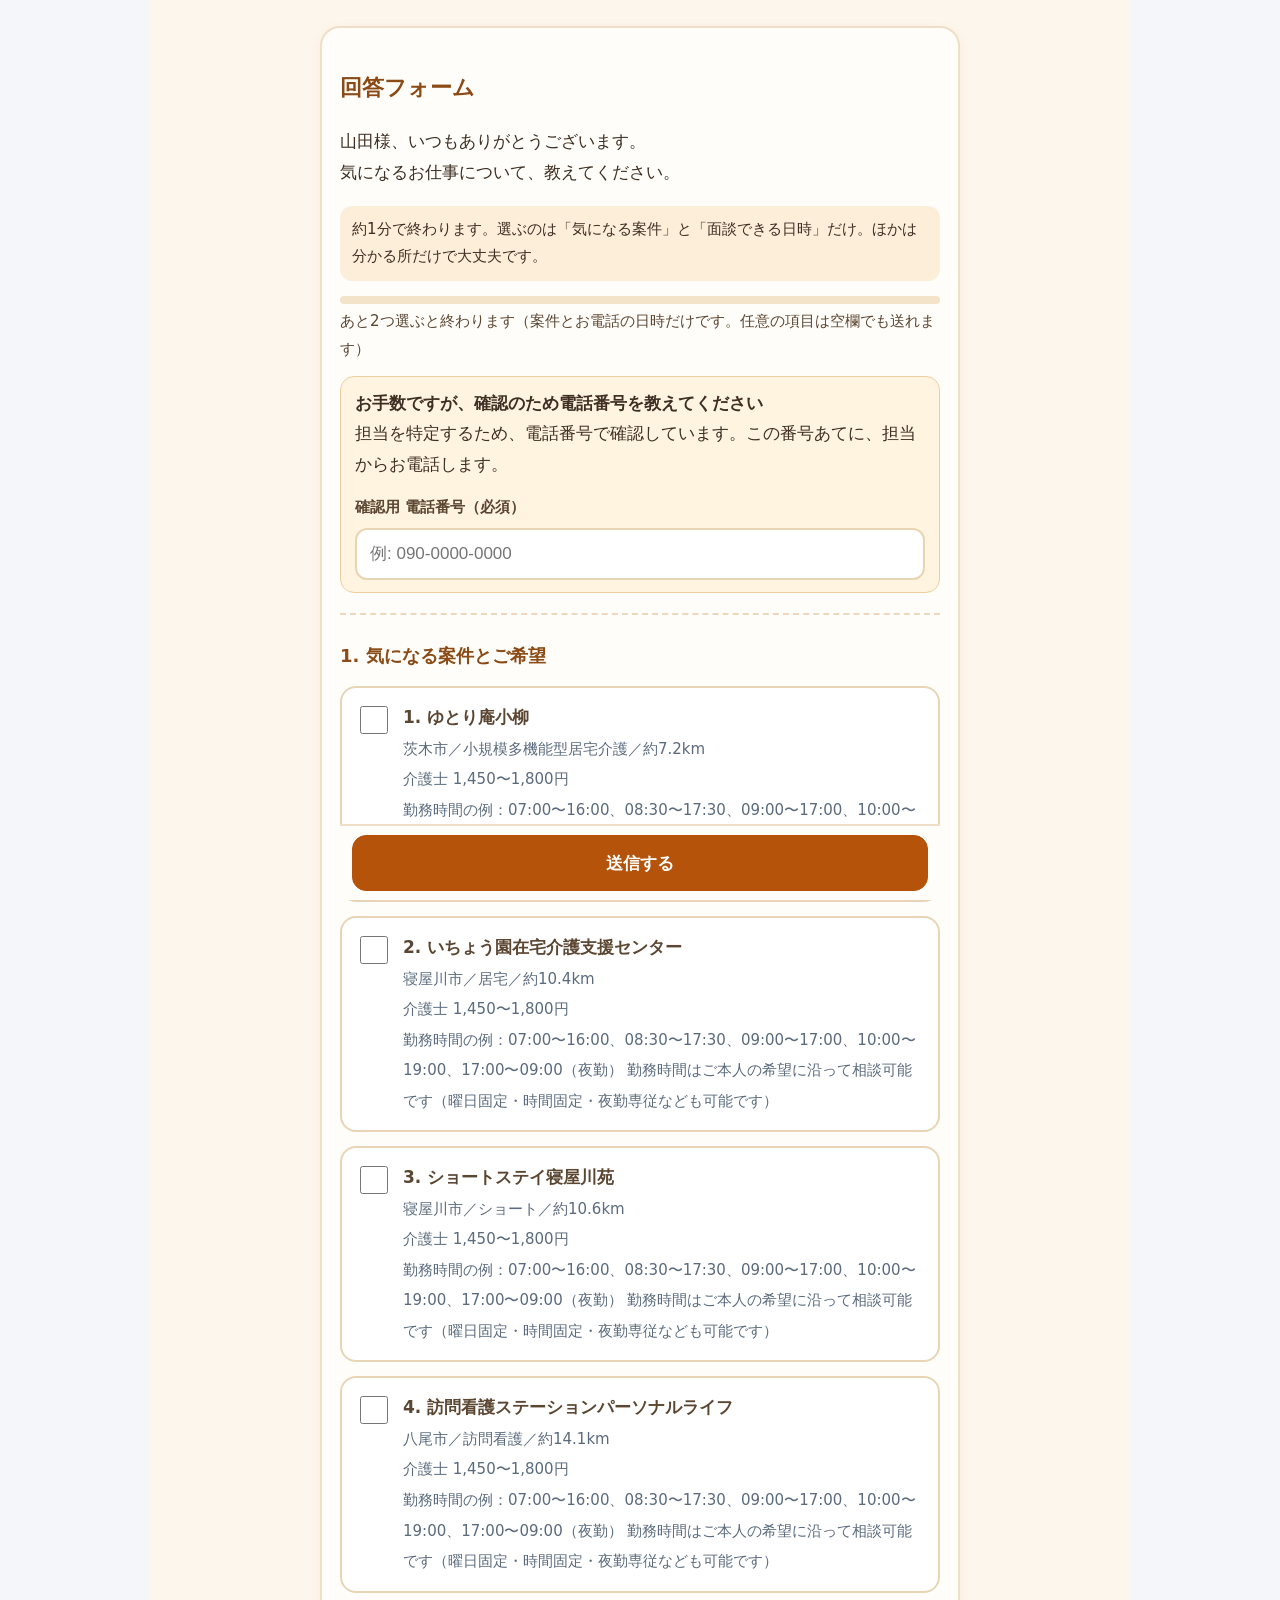
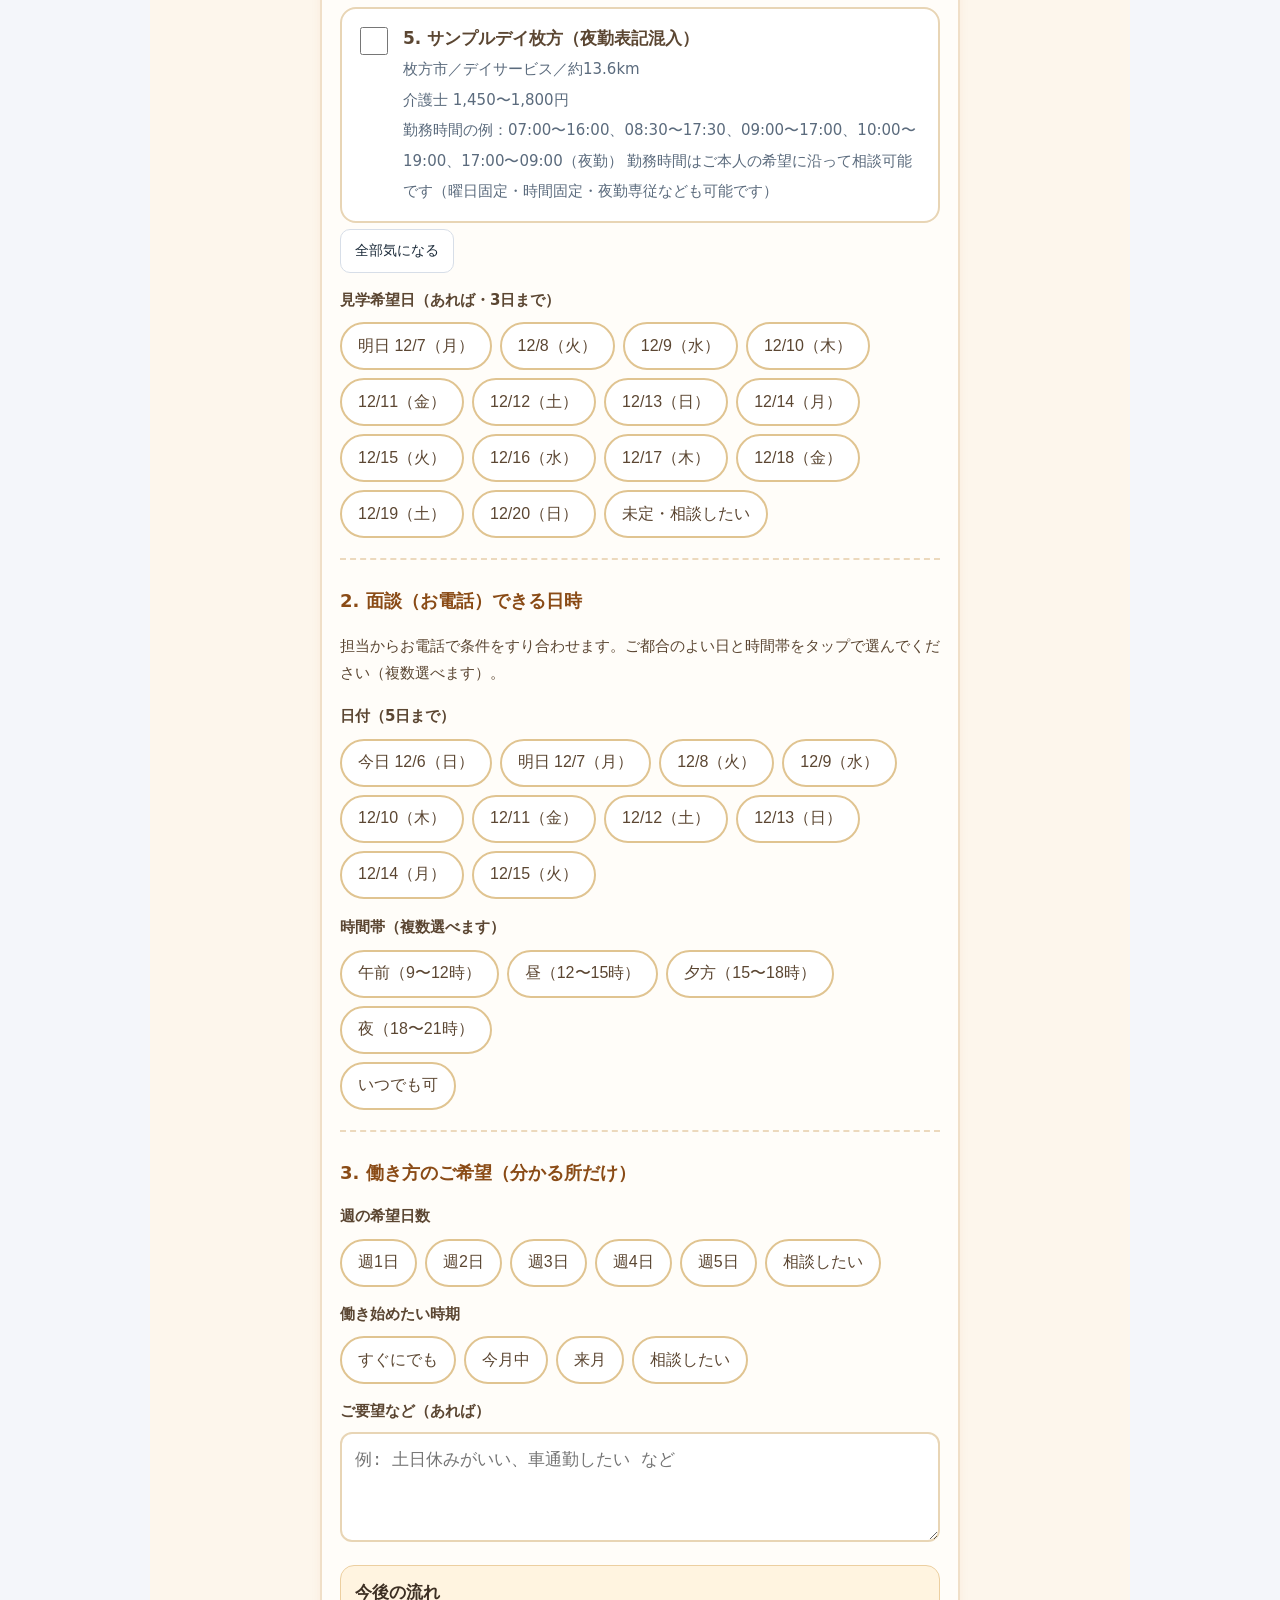
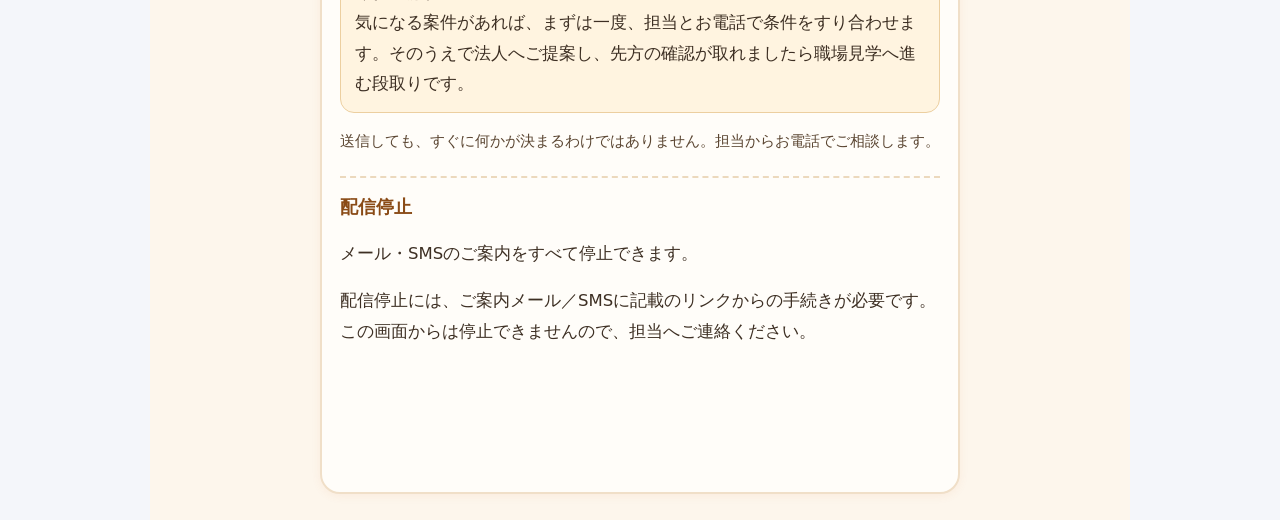
==== commit e09222ee: "フォーム: 開く速さ（最初の問い合わせを2本同時に・開き直しはすぐ表示） - 最初の問い合わせを2本同時に出し、先に中身が返ってきた方を使う (受け口の返事は実測 0.8〜2.3秒でばらつくため) -" ====
--- a/f.html
+++ b/f.html
@@ -27,9 +27,43 @@
   return fetch(F.GAS + "?path=form-context&token=" + encodeURIComponent(F.t), { method: "GET", credentials: "omit" })
     .then(function (r) { return r.json(); });
 };
+/* 開く速さ (2026-11-28「求職者の開くスピードが返信率を分ける」):
+   (1) 最初の問い合わせは2本同時に出し、先に中身が返ってきた方を使う (受け口の返事は1〜2秒で、ばらつきが大きいため)
+   (2) 一度開いた人は、中身をその人の端末に覚えておき、開き直したときはすぐ表示する (7日・期限内のものだけ)。
+       表示したあと裏で取り直し、期限切れになっていたら案内に切り替える */
+F.fast = function () {
+  return new Promise(function (resolve, reject) {
+    var left = 2, done = false, last = null;
+    var end = function () { if (done || --left > 0) return; done = true; if (last) resolve(last); else reject(new Error("net")); };
+    var ok = function (j) { if (done) return; if (j && j.ok && j.context) { done = true; resolve(j); return; } if (j) last = j; end(); };
+    var ng = function () { end(); };
+    try { F.get().then(ok, ng); } catch (e) { ng(); }
+    try { F.get().then(ok, ng); } catch (e) { ng(); }
+  });
+};
+F.key = "fctx:" + F.t;
+F.keep = function (j) {
+  try { if (j && j.ok && j.context) { var s = JSON.stringify({ at: Date.now(), j: j }); try { localStorage.setItem(F.key, s); } catch (e) {} try { sessionStorage.setItem(F.key, s); } catch (e) {} } } catch (e) {}
+  return j;
+};
+F.drop = function () { try { localStorage.removeItem(F.key); } catch (e) {} try { sessionStorage.removeItem(F.key); } catch (e) {} };
+F.saved = null;
+try {
+  var raw = null; try { raw = localStorage.getItem(F.key); } catch (e) {} if (!raw) { try { raw = sessionStorage.getItem(F.key); } catch (e) {} }
+  var sv = JSON.parse(raw || "null");
+  if (sv && sv.at && Date.now() - sv.at < 7 * 864e5 && sv.j && sv.j.ok && sv.j.context) {
+    var ex = Date.parse(sv.j.context.ctx_expires_at || "");
+    if (!(isFinite(ex) && ex <= Date.now())) F.saved = sv.j;
+  }
+} catch (e) {}
 if (!/^[A-Za-z0-9_-]{16,100}$/.test(F.t)) { F.legacy(); }
-else { F.first = F.get().then(function (j) { return j; }, function () { return null; }); }
-window.addEventListener("error", function () { if (!F.rendered) F.legacy(); });
+else if (F.saved) { F.first = Promise.resolve(F.saved); F.bg = F.get().then(F.keep, function () { return null; }); }
+else { F.first = F.fast().then(F.keep, function () { return null; }); }
+/* 従来フォームへ切り替えるのは「このページ自体が動かないとき」だけ:
+   (1) 下の本体が4秒たっても動き出さない (とても古いブラウザなど)
+   (2) 本体の中で表示に失敗した (本体側の try/catch が F.legacy() を呼ぶ)
+   アプリ内ブラウザや拡張機能が出す無関係なエラーでは切り替えない */
+setTimeout(function () { if (!F.booted && !F.rendered) F.legacy(); }, 4000);
 </script>
 <style>
 :root{--main:#1e3a8a;--soft:#eef2fb;--ink:#17202b;--sub:#5b6676;--line:#d9dfe8;--bg:#f3f5f9;--ok:#0a7d4f;--warn:#b45309}
@@ -88,6 +122,7 @@
 <script>
 (function () {
   "use strict";
+  F.booted = true;
   if (!F.first) return;
   var $ = function (id) { return document.getElementById(id); };
   var esc = function (s) { return String(s == null ? "" : s).replace(/[&<>"']/g, function (c) { return { "&": "&amp;", "<": "&lt;", ">": "&gt;", '"': "&quot;", "'": "&#39;" }[c]; }); };
@@ -144,13 +179,13 @@
     var dist = (c.distance_km != null && c.distance_km !== "" && isFinite(Number(c.distance_km))) ? "お住まいの地域から約" + Number(c.distance_km).toFixed(1) + "km" : "";
     var meta = [c.municipality, c.service_type].filter(Boolean).join("／");
     var fresh = false; try { fresh = c.updated_at_src && (Date.now() - Date.parse(c.updated_at_src)) < 7 * 864e5; } catch (e) {}
-    return '<button type="button" class="case" data-cid="' + esc(c.case_id) + '" aria-pressed="false"' + (i >= 3 ? ' data-more="1"' : "") + ">"
+    return '<button type="button" class="case" data-cid="' + esc(c.case_id) + '" aria-pressed="false"' + (i >= 8 ? ' data-more="1"' : "") + ">"
       + '<span class="tick">✓</span><span><b>' + esc(c.facility_name || "お仕事") + (fresh ? '<span class="new">新着</span>' : "") + "</b>"
       + (dist ? '<small class="near">' + esc(dist) + "</small>" : "")
       + (meta ? "<small>" + esc(meta) + "</small>" : "")
       + (c.salary_band_text || c.salary_text ? '<small class="pay">時給 ' + esc(c.salary_band_text || c.salary_text) + "</small>" : "")
       + (c.hours_short_text ? "<small>" + esc(c.hours_short_text) + "</small>" : "")
-      + (c.description ? "<small>" + esc(c.description) + "</small>" : "")
+      /* 案件の備考（「11月・12月に入職できる方」など条件をしぼる書き方）は出さない。時期が合わない人を取りこぼすため (2026-11-27 ユーザー指示) */
       + "</span></button>";
   }
 
@@ -161,7 +196,7 @@
       + (ctx.sender_name ? '<p class="from">担当：' + esc(ctx.sender_name) + "</p>" : "") + "</div>";
     h += '<div class="card"><h2>1. 気になるお仕事</h2><p class="sub">いくつ選んでも大丈夫です。選んでも応募にはなりません。</p><div id="cases">'
       + cases.map(caseHtml).join("") + '</div><div class="row">'
-      + (n > 3 ? '<button type="button" class="ghost" id="more">ほか' + (n - 3) + "件も見る</button>" : "")
+      + (n > 8 ? '<button type="button" class="ghost" id="more">ほか' + (n - 8) + "件も見る</button>" : "")
       + '<button type="button" class="ghost" id="all">全部気になる</button></div>'
       + (cases[0] && cases[0].salary_note ? '<p class="sub" style="margin:10px 0 0">' + esc(cases[0].salary_note) + "</p>" : "") + "</div>";
     h += '<div class="card"><h2>2. お電話できる日時</h2><p class="sub">担当からお電話して、条件をご相談します。</p>'
@@ -258,6 +293,11 @@
     sending = true; var b = $("send"); b.disabled = true; b.textContent = "送信しています…"; $("err").hidden = true;
     var p = payload(), tries = 0;
     (function go() {
+      if (navigator.onLine === false) {
+        b.textContent = "電波が戻ったら自動で送信します…";
+        window.addEventListener("online", function once() { window.removeEventListener("online", once); b.textContent = "送信しています…"; go(); });
+        return;
+      }
       tries++;
       post(p).then(function (j) {
         if (j && j.ok) return done(p);
@@ -326,11 +366,23 @@
     var err = j ? String(j.error || "") : "";
     if (/expired/.test(err)) return stop("このリンクは有効期限が切れています。お手数ですが、担当までご連絡ください。");
     if (/invalid_token/.test(err)) return F.legacy();
-    if (tries >= 3) return F.legacy();
-    var w = $("wait"); if (w) w.textContent = "あなた専用のフォームを準備しています。このまま少しお待ちください…";
-    setTimeout(function () { F.get().then(handle, function () { handle(null); }); }, 2500);
+    /* 中身がまだ届いていないとき (SMSを作った直後に開いた場合など): 重い従来フォームへは移らず、
+       この画面のまま最大1分ほど取り直す。最初の数回は間隔を短くする */
+    if (tries >= 28) return F.legacy();
+    var w = $("wait"); if (w) w.textContent = tries < 3 ? "あなた専用のフォームを開いています…" : "お仕事の情報を準備しています。このまま少しお待ちください（最大1分ほど）…";
+    setTimeout(function () { F.get().then(handle, function () { handle(null); }); }, tries < 4 ? 1200 : 2500);
   }
   F.first.then(handle);
+  /* 端末に覚えていた中身で表示したとき: 裏で取り直した結果、期限切れだったら案内に切り替える (送信済み・送信中は触らない) */
+  if (F.bg) F.bg.then(function (j) {
+    try {
+      if (j && j.ok === false && /expired/.test(String(j.error || ""))) {
+        F.drop();
+        var was = 0; try { was = Number(localStorage.getItem("fsent:" + F.t) || 0); } catch (e) {}
+        if (!F.sent && !sending && !was) { var b = document.querySelector(".bar"); if (b) b.remove(); stop("このリンクは有効期限が切れています。お手数ですが、担当までご連絡ください。"); }
+      }
+    } catch (e) {}
+  });
 })();
 </script>
 <noscript><p style="padding:20px">このページを開くには、ブラウザの設定で JavaScript を有効にしてください。</p></noscript>
